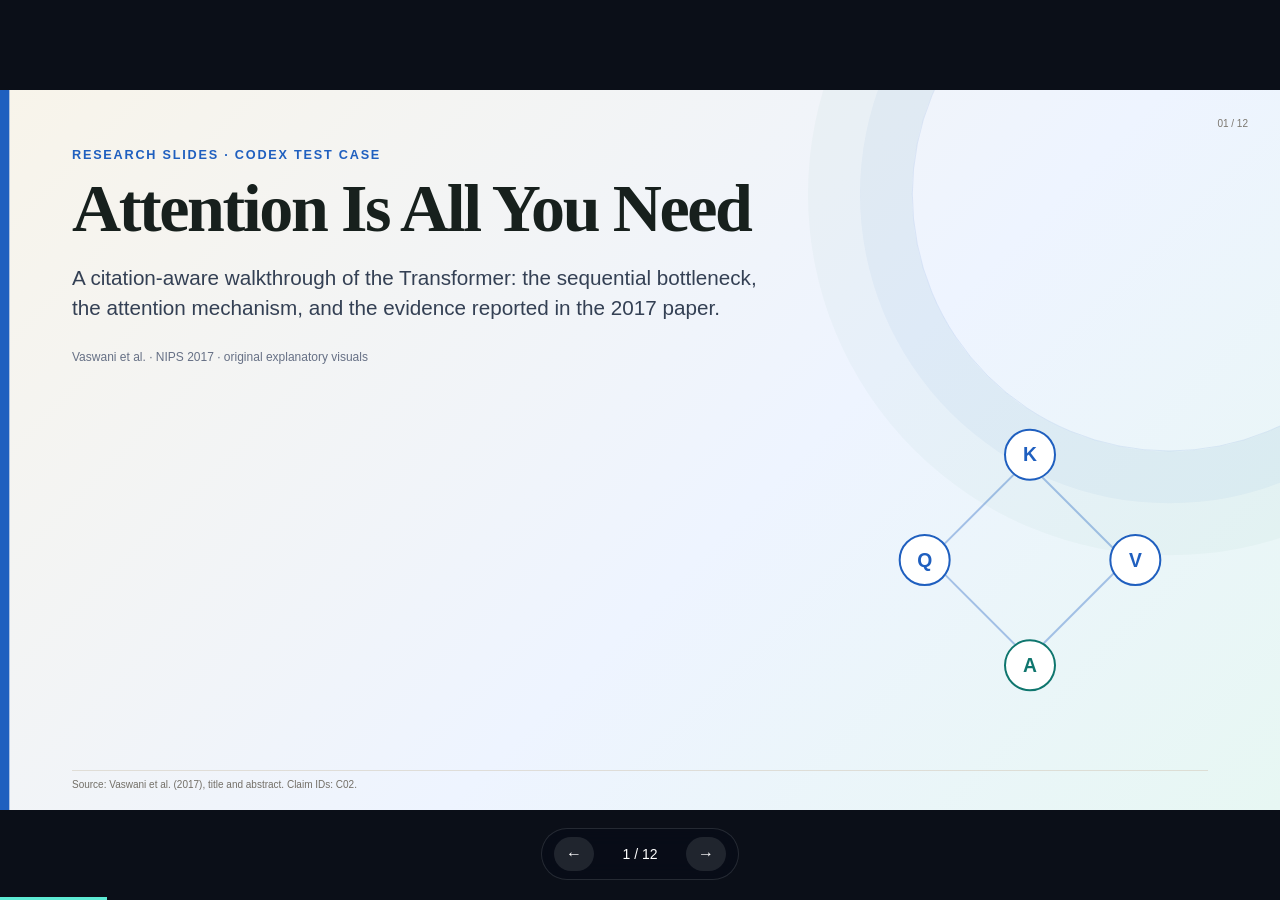
==== examples/attention-is-all-you-need/output/presentation.html @ 8e0a7c09 "Add canonical 1920x1080 Attention test deck" ====
<!doctype html>
<html lang="en">
<head>
<meta charset="utf-8" />
<meta name="viewport" content="width=device-width, initial-scale=1" />
<title>Attention Is All You Need — Research Slides Test Case</title>
<style>
:root{
  --stage-bg:#0b0f18;
  --slide-bg:#f5f1e8;
  --ink:#17201d;
  --muted:#667085;
  --line:#d8d2c6;
  --blue:#1f5fbf;
  --teal:#0f766e;
  --orange:#c9672f;
  --navy:#122044;
  --paper:#f5f1e8;
  --white:#ffffff;
  --ease:cubic-bezier(.16,1,.3,1);
}
*{box-sizing:border-box}
html,body{width:100%;height:100%;margin:0;overflow:hidden;background:var(--stage-bg);color:var(--ink)}
body{font-family:"Aptos","Helvetica Neue",sans-serif}
.deck-viewport{position:fixed;inset:0;overflow:hidden;background:var(--stage-bg)}
.deck-stage{position:absolute;left:0;top:0;width:1920px;height:1080px;overflow:hidden;transform-origin:0 0;background:var(--slide-bg)}
.slide{position:absolute;inset:0;width:1920px;height:1080px;overflow:hidden;display:block;visibility:hidden;opacity:0;pointer-events:none;background:var(--slide-bg);padding:86px 108px 82px;transition:opacity .28s ease}
.slide.active,.slide.visible{visibility:visible;opacity:1;pointer-events:auto;z-index:1}
.slide::before{content:"";position:absolute;left:0;top:0;width:14px;height:100%;background:var(--blue)}
img,video,canvas,svg{max-width:100%;max-height:100%}
.deck-controls{position:fixed;left:50%;bottom:20px;transform:translateX(-50%);z-index:1000;display:flex;align-items:center;gap:10px;padding:8px 12px;border:1px solid rgba(255,255,255,.12);border-radius:999px;background:rgba(8,13,24,.82);backdrop-filter:blur(10px);color:#fff}
.deck-controls button{border:0;background:rgba(255,255,255,.1);color:#fff;width:40px;height:34px;border-radius:999px;cursor:pointer;font:inherit}
.deck-counter{min-width:72px;text-align:center;font-size:14px}
.progress{position:fixed;left:0;bottom:0;height:3px;background:#5eead4;z-index:1100;transition:width .22s ease}
.kicker{font-size:19px;font-weight:800;letter-spacing:.14em;text-transform:uppercase;color:var(--blue);margin-bottom:18px}
.title{font-family:Georgia,"Times New Roman",serif;font-size:76px;line-height:1.02;letter-spacing:-.035em;margin:0 0 24px;max-width:1420px}
.subtitle{font-size:31px;line-height:1.44;color:#344054;max-width:1360px}
.meta{font-size:18px;color:var(--muted)}
.source-label{position:absolute;left:108px;right:108px;bottom:30px;border-top:1px solid var(--line);padding-top:12px;font-size:15px;color:#736f67}
.page{position:absolute;right:48px;top:42px;font-size:15px;color:#7b776f}
.grid2{display:grid;grid-template-columns:1fr 1fr;gap:44px;align-items:center}
.grid3{display:grid;grid-template-columns:repeat(3,1fr);gap:24px}
.card{background:rgba(255,255,255,.7);border:1px solid var(--line);border-radius:20px;padding:28px}
.card h3{margin:0 0 11px;font-family:Georgia,"Times New Roman",serif;font-size:29px}
.card p{margin:0;font-size:21px;line-height:1.46;color:#475467}
.big{font-family:Georgia,"Times New Roman",serif;font-size:72px;line-height:1;color:var(--navy);font-weight:700}
.label{font-size:17px;color:var(--muted);margin-top:9px}
.formula{font-family:"Cambria Math","Times New Roman",serif;font-size:49px;text-align:center;padding:28px 34px;background:#fff;border:1px solid var(--line);border-radius:20px;margin:28px 0}
.quote{font-family:Georgia,"Times New Roman",serif;font-size:44px;line-height:1.23}
.note{font-size:16px;line-height:1.45;color:var(--muted)}
.reveal{opacity:0;transform:translateY(24px);transition:opacity .52s var(--ease),transform .52s var(--ease)}
.slide.visible .reveal{opacity:1;transform:translateY(0)}
.slide.visible .reveal:nth-child(2){transition-delay:90ms}
.slide.visible .reveal:nth-child(3){transition-delay:180ms}
.slide.visible .reveal:nth-child(4){transition-delay:270ms}
.hero{background:linear-gradient(135deg,#f8f4ea 0%,#eef4ff 58%,#e7f7f3 100%)}
.hero::after{content:"";position:absolute;width:770px;height:770px;border-radius:50%;border:1px solid rgba(31,95,191,.16);right:-220px;top:-230px;box-shadow:0 0 0 78px rgba(31,95,191,.045),0 0 0 156px rgba(15,118,110,.03)}
.hero .title{font-size:102px;max-width:1200px}
.hero .subtitle{max-width:1040px}
.attn-mark{position:absolute;right:160px;bottom:160px;width:430px;height:430px}
.node{position:absolute;width:78px;height:78px;border-radius:50%;display:grid;place-items:center;background:#fff;border:3px solid var(--blue);font-size:29px;font-weight:800;color:var(--blue);z-index:2}
.edge{position:absolute;height:3px;background:rgba(31,95,191,.36);transform-origin:left center}
.timeline{display:flex;gap:20px;margin-top:52px}
.step{flex:1;border-top:6px solid var(--line);padding:20px 8px 0}.step.hot{border-color:var(--blue)}
.step strong{display:block;font-family:Georgia,"Times New Roman",serif;font-size:31px;margin-bottom:9px}.step span{font-size:19px;line-height:1.42;color:var(--muted)}
.arch{display:grid;grid-template-columns:1fr 150px 1fr;gap:30px;align-items:center;margin-top:36px}
.stack{display:flex;flex-direction:column;gap:13px}.block{padding:18px 20px;border-radius:14px;text-align:center;font-size:20px;font-weight:800;border:1px solid var(--line);background:#fff}.block.attn{border-color:#8da8ef;background:#edf2ff;color:#2049ad}.block.ffn{border-color:#88c8c0;background:#e8f7f4;color:#0f655e}.block.mask{border-color:#e8c38f;background:#fff4e6;color:#955b13}.x6{text-align:center;font-weight:800;color:var(--muted);margin-bottom:12px}.arrow{height:3px;background:var(--line);position:relative}.arrow::after{content:"";position:absolute;right:-1px;top:-6px;border-left:11px solid var(--line);border-top:7px solid transparent;border-bottom:7px solid transparent}
.attn-viz{position:relative;height:410px;background:#0f1a37;border-radius:24px;border:1px solid #24345d;overflow:hidden}.tokens{position:absolute;left:52px;right:52px;display:flex;justify-content:space-between}.tokens.top{top:46px}.tokens.bottom{bottom:46px}.tok{width:84px;height:58px;border-radius:12px;background:#fff;display:grid;place-items:center;font-weight:800;color:#172554}.beam{position:absolute;inset:0}.beam line{stroke:#5eead4;stroke-width:3;opacity:.42}.beam line.hot{stroke:#fbbf24;stroke-width:7;opacity:.9}
.heads{display:grid;grid-template-columns:repeat(4,1fr);gap:18px;margin-top:46px}.head{height:135px;border-radius:18px;border:1px solid #cad5f6;background:linear-gradient(145deg,#f8faff,#e9efff);display:grid;place-items:center;font-size:20px;font-weight:900;color:#2948a5;position:relative;overflow:hidden}.head::after{content:"";position:absolute;width:140px;height:2px;background:rgba(31,95,191,.25);transform:rotate(-25deg)}
.wave{height:300px;border-left:1px solid var(--line);border-bottom:1px solid var(--line);margin-top:28px}.legend{display:flex;gap:22px;margin-top:12px;font-size:16px;color:var(--muted)}.dot{display:inline-block;width:12px;height:12px;border-radius:50%;margin-right:7px}
.compare{display:grid;grid-template-columns:1.25fr repeat(3,.75fr);border:1px solid var(--line);border-radius:18px;overflow:hidden;margin-top:38px}.compare div{padding:22px;border-right:1px solid var(--line);border-bottom:1px solid var(--line);font-size:20px}.compare div:nth-child(4n){border-right:none}.compare .headrow{font-weight:900;background:#eef3ff}.compare .good{background:#e9f7f4;color:#0f665f;font-weight:800}
.train{display:grid;grid-template-columns:repeat(4,1fr);gap:18px;margin-top:40px}.train .card{min-height:190px}.train .big{font-size:56px}
.bar-wrap{margin-top:40px}.bar-row{display:grid;grid-template-columns:245px 1fr 100px;gap:20px;align-items:center;margin:20px 0;font-size:20px}.bar{height:30px;background:#ddd8cf;border-radius:999px;overflow:hidden}.bar span{display:block;height:100%;background:var(--blue);border-radius:999px}.bar.gold span{background:#c98a2d}.bar.teal span{background:var(--teal)}
.ablation{display:grid;grid-template-columns:1.05fr .95fr;gap:36px;margin-top:34px}.mini-chart{background:#fff;border:1px solid var(--line);border-radius:18px;padding:28px}.points{display:flex;align-items:flex-end;gap:20px;height:220px;border-bottom:1px solid var(--line);padding:0 10px}.pt{flex:1;background:#9db2ef;border-radius:8px 8px 0 0;position:relative}.pt.best{background:var(--teal)}.pt span{position:absolute;left:50%;transform:translateX(-50%);bottom:-30px;font-size:14px;color:var(--muted)}.pt b{position:absolute;left:50%;transform:translateX(-50%);top:-26px;font-size:14px}
.final{background:linear-gradient(135deg,#0d1736,#122454 62%,#0e514e);color:#fff}.final::before{background:#5eead4}.final .kicker,.final .subtitle,.final .meta{color:#cad7f6}.final .source-label{border-color:rgba(255,255,255,.18);color:#c5d3df}.final .card{background:rgba(255,255,255,.08);border-color:rgba(255,255,255,.18)}.final .card h3{color:#fff}.final .card p{color:#dce7f1}
@media print{html,body{width:1920px;height:auto;overflow:visible;background:#fff}.deck-viewport{position:static;overflow:visible;background:#fff}.deck-stage{position:static;width:auto;height:auto;transform:none!important;background:none}.slide{position:relative;display:block!important;visibility:visible!important;opacity:1!important;pointer-events:auto!important;width:1920px;height:1080px;break-after:page;page-break-after:always}.slide:last-child{break-after:auto;page-break-after:auto}.deck-controls,.progress{display:none!important}}
@media(prefers-reduced-motion:reduce){*,*::before,*::after{animation-duration:.01ms!important;animation-iteration-count:1!important;transition-duration:.2s!important;scroll-behavior:auto!important}.reveal{opacity:1!important;transform:none!important}}
</style>
</head>
<body>
<div class="deck-viewport">
<main class="deck-stage" id="deckStage">

<section class="slide hero active visible">
  <div class="page">01 / 12</div>
  <div class="kicker reveal">Research Slides · Codex test case</div>
  <h1 class="title reveal">Attention Is All You Need</h1>
  <p class="subtitle reveal">A citation-aware walkthrough of the Transformer: the sequential bottleneck, the attention mechanism, and the evidence reported in the 2017 paper.</p>
  <p class="meta reveal" style="margin-top:40px">Vaswani et al. · NIPS 2017 · original explanatory visuals</p>
  <div class="attn-mark" aria-hidden="true">
    <div class="node" style="left:18px;top:176px">Q</div><div class="node" style="left:176px;top:18px">K</div><div class="node" style="left:334px;top:176px">V</div><div class="node" style="left:176px;top:334px;border-color:#0f766e;color:#0f766e">A</div>
    <div class="edge" style="left:80px;top:196px;width:210px;transform:rotate(-45deg)"></div><div class="edge" style="left:224px;top:80px;width:210px;transform:rotate(45deg)"></div><div class="edge" style="left:80px;top:228px;width:210px;transform:rotate(45deg)"></div><div class="edge" style="left:224px;top:350px;width:210px;transform:rotate(-45deg)"></div>
  </div>
  <div class="source-label">Source: Vaswani et al. (2017), title and abstract. Claim IDs: C02.</div>
</section>

<section class="slide">
  <div class="page">02 / 12</div>
  <div class="kicker reveal">Problem</div>
  <h2 class="title reveal">The bottleneck was sequential computation</h2>
  <p class="subtitle reveal">Recurrent models generate hidden states in order. Within a training example, later states depend on earlier ones, limiting parallelization as sequence length grows.</p>
  <div class="timeline reveal"><div class="step"><strong>x₁</strong><span>input token</span></div><div class="step"><strong>h₁</strong><span>state must finish first</span></div><div class="step"><strong>h₂</strong><span>depends on h₁</span></div><div class="step"><strong>h₃</strong><span>depends on h₂</span></div><div class="step hot"><strong>hₙ</strong><span>sequential path grows with n</span></div></div>
  <div class="card reveal" style="margin-top:46px"><h3>Research question</h3><p>Can sequence transduction remove recurrence and convolution while retaining strong translation performance?</p></div>
  <div class="source-label">Source: §1 Introduction. Claim IDs: C01.</div>
</section>

<section class="slide">
  <div class="page">03 / 12</div>
  <div class="kicker reveal">Core move</div>
  <h2 class="title reveal">Replace recurrence with attention</h2>
  <div class="grid2" style="margin-top:42px"><div><p class="quote reveal">Connect positions through learned relevance instead of propagating one hidden state step by step.</p><p class="note reveal">Interpretation for explanation; not a verbatim statement from the paper.</p></div><div><div class="card reveal"><h3>Global dependency routing</h3><p>Self-attention relates positions inside a sequence directly.</p></div><div class="card reveal" style="margin-top:18px"><h3>Parallel representation updates</h3><p>Layer computations across positions can be expressed with matrix operations.</p></div><div class="card reveal" style="margin-top:18px"><h3>Encoder–decoder remains</h3><p>The transduction structure stays, but its internal sequence modeling blocks change.</p></div></div></div>
  <div class="source-label">Source: §1–§3. Claim IDs: C02, C22. C22 is explicitly an interpretation.</div>
</section>

<section class="slide">
  <div class="page">04 / 12</div>
  <div class="kicker reveal">Architecture</div>
  <h2 class="title reveal">A stacked encoder–decoder built from attention and feed-forward blocks</h2>
  <div class="arch reveal"><div><div class="x6">ENCODER × 6</div><div class="stack"><div class="block attn">Multi-Head Self-Attention</div><div class="block">Add &amp; LayerNorm</div><div class="block ffn">Position-wise FFN</div><div class="block">Add &amp; LayerNorm</div></div></div><div><div class="arrow"></div><div class="note" style="text-align:center;margin-top:13px">encoder memory<br/>K, V</div></div><div><div class="x6">DECODER × 6</div><div class="stack"><div class="block mask">Masked Self-Attention</div><div class="block">Add &amp; LayerNorm</div><div class="block attn">Encoder–Decoder Attention</div><div class="block">Add &amp; LayerNorm</div><div class="block ffn">Position-wise FFN</div><div class="block">Add &amp; LayerNorm</div></div></div></div>
  <div class="grid3 reveal" style="margin-top:32px"><div class="card"><div class="big">6</div><div class="label">layers per stack</div></div><div class="card"><div class="big">512</div><div class="label">d_model</div></div><div class="card"><div class="big">2048</div><div class="label">d_ff</div></div></div>
  <div class="source-label">Source: §3.1 and §3.3. Original redraw. Claim IDs: C03, C04, C05.</div>
</section>

<section class="slide">
  <div class="page">05 / 12</div>
  <div class="kicker reveal">Mechanism</div>
  <h2 class="title reveal">Scaled dot-product attention</h2>
  <div class="formula reveal">Attention(Q, K, V) = softmax(QKᵀ / √d<sub>k</sub>) V</div>
  <div class="grid2" style="margin-top:32px"><div class="attn-viz reveal"><div class="tokens top"><div class="tok">Q₁</div><div class="tok">Q₂</div><div class="tok">Q₃</div><div class="tok">Q₄</div></div><svg class="beam" viewBox="0 0 760 410" preserveAspectRatio="none" aria-hidden="true"><line x1="90" y1="104" x2="90" y2="304"/><line class="hot" x1="90" y1="104" x2="282" y2="304"/><line x1="282" y1="104" x2="474" y2="304"/><line x1="474" y1="104" x2="282" y2="304"/><line class="hot" x1="670" y1="104" x2="670" y2="304"/></svg><div class="tokens bottom"><div class="tok">V₁</div><div class="tok">V₂</div><div class="tok">V₃</div><div class="tok">V₄</div></div></div><div><div class="card reveal"><h3>1 · Compatibility</h3><p>Queries are compared with keys by dot products.</p></div><div class="card reveal" style="margin-top:18px"><h3>2 · Scale</h3><p>Divide by √dₖ before softmax.</p></div><div class="card reveal" style="margin-top:18px"><h3>3 · Weighted values</h3><p>The normalized weights combine the values.</p></div></div></div>
  <div class="source-label">Source: §3.2.1, Eq. (1). Claim IDs: C06, C07.</div>
</section>

<section class="slide">
  <div class="page">06 / 12</div>
  <div class="kicker reveal">Representation</div>
  <h2 class="title reveal">Eight attention heads provide parallel learned projections</h2>
  <p class="subtitle reveal">In the base configuration, h = 8 and dₖ = dᵥ = 64.</p>
  <div class="heads reveal"><div class="head">HEAD 1</div><div class="head">HEAD 2</div><div class="head">HEAD 3</div><div class="head">HEAD 4</div><div class="head">HEAD 5</div><div class="head">HEAD 6</div><div class="head">HEAD 7</div><div class="head">HEAD 8</div></div>
  <div class="card reveal" style="margin-top:34px"><h3>What multiple heads are for</h3><p>The paper argues that multiple heads allow joint attention to information from different representation subspaces and positions.</p></div>
  <div class="source-label">Source: §3.2.2. Claim IDs: C08, C09.</div>
</section>

<section class="slide">
  <div class="page">07 / 12</div>
  <div class="kicker reveal">Sequence order</div>
  <h2 class="title reveal">Position is injected explicitly</h2>
  <div class="grid2" style="margin-top:26px"><div><div class="formula reveal" style="font-size:35px">PE(pos,2i)=sin(pos/10000<sup>2i/d</sup>)<br/>PE(pos,2i+1)=cos(pos/10000<sup>2i/d</sup>)</div><div class="card reveal"><h3>Why it is needed</h3><p>Without recurrence or convolution, token order is not provided by the architecture itself.</p></div></div><div><div class="wave reveal"><svg viewBox="0 0 760 300" preserveAspectRatio="none" aria-label="Illustrative sinusoidal positional waves"><path d="M0 150 C65 20 130 20 195 150 S325 280 390 150 S520 20 585 150 S715 280 760 170" fill="none" stroke="#1f5fbf" stroke-width="6"/><path d="M0 150 C95 60 190 60 285 150 S475 240 570 150 S700 60 760 100" fill="none" stroke="#0f766e" stroke-width="5" opacity=".9"/></svg></div><div class="legend reveal"><span><i class="dot" style="background:#1f5fbf"></i>different frequencies</span><span><i class="dot" style="background:#0f766e"></i>position signal</span></div></div></div>
  <div class="card reveal" style="margin-top:32px"><h3>Ablation note</h3><p>Learned positional embeddings produced nearly identical development results in the paper's comparison.</p></div>
  <div class="source-label">Source: §3.5 and Table 3 row (E). Claim IDs: C10, C11.</div>
</section>

<section class="slide">
  <div class="page">08 / 12</div>
  <div class="kicker reveal">Why self-attention?</div>
  <h2 class="title reveal">Complexity, parallelism, and dependency path length change together</h2>
  <div class="compare reveal"><div class="headrow">Layer type</div><div class="headrow">Complexity / layer</div><div class="headrow">Sequential ops</div><div class="headrow">Max path</div><div class="good">Self-attention</div><div class="good">O(n²·d)</div><div class="good">O(1)</div><div class="good">O(1)</div><div>Recurrent</div><div>O(n·d²)</div><div>O(n)</div><div>O(n)</div><div>Convolutional</div><div>O(k·n·d²)</div><div>O(1)</div><div>O(logₖ n)</div></div>
  <div class="grid2 reveal" style="margin-top:38px"><div class="card"><h3>Benefit</h3><p>Full self-attention gives constant sequential operations and constant maximum path length.</p></div><div class="card"><h3>Trade-off</h3><p>Its O(n²d) term matters as sequences become long; the paper explicitly discusses restricted attention as one possible response.</p></div></div>
  <div class="source-label">Source: §4 and Table 1. Claim IDs: C12, C13.</div>
</section>

<section class="slide">
  <div class="page">09 / 12</div>
  <div class="kicker reveal">Training context</div>
  <h2 class="title reveal">The reported result came with a concrete engineering recipe</h2>
  <div class="train reveal"><div class="card"><div class="big">4.5M</div><div class="label">WMT14 EN–DE sentence pairs</div></div><div class="card"><div class="big">8×</div><div class="label">NVIDIA P100 GPUs</div></div><div class="card"><div class="big">100k</div><div class="label">base training steps</div></div><div class="card"><div class="big">4000</div><div class="label">warmup steps</div></div></div>
  <div class="grid2 reveal" style="margin-top:34px"><div class="card"><h3>Optimizer</h3><p>Adam with β₁ = 0.9, β₂ = 0.98, ε = 10⁻⁹ and the paper's warmup / inverse-square-root schedule.</p></div><div class="card"><h3>Timing</h3><p>Base: about 12 hours. Big: 300k steps over about 3.5 days on eight P100 GPUs.</p></div></div>
  <div class="source-label">Source: §5.1–§5.3. Claim IDs: C14, C15, C16, C17.</div>
</section>

<section class="slide">
  <div class="page">10 / 12</div>
  <div class="kicker reveal">Results</div>
  <h2 class="title reveal">The final proceedings paper reports 28.4 BLEU on EN→DE and 41.0 on EN→FR</h2>
  <div class="bar-wrap reveal"><div class="bar-row"><strong>EN→DE · ConvS2S ensemble</strong><div class="bar gold"><span style="width:92.8%"></span></div><b>26.36</b></div><div class="bar-row"><strong>EN→DE · Transformer big</strong><div class="bar"><span style="width:100%"></span></div><b>28.4</b></div><div class="bar-row" style="margin-top:38px"><strong>EN→FR · strongest listed single baseline</strong><div class="bar gold"><span style="width:98.9%"></span></div><b>40.56</b></div><div class="bar-row"><strong>EN→FR · Transformer big</strong><div class="bar teal"><span style="width:100%"></span></div><b>41.0</b></div></div>
  <div class="grid2 reveal" style="margin-top:44px"><div class="card"><div class="big">28.4</div><div class="label">WMT14 English→German BLEU</div></div><div class="card"><div class="big">41.0</div><div class="label">WMT14 English→French BLEU</div></div></div>
  <div class="source-label">Source: §6.1 and Table 2 of the official proceedings PDF. Claim IDs: C18, C19.</div>
</section>

<section class="slide">
  <div class="page">11 / 12</div>
  <div class="kicker reveal">Ablations</div>
  <h2 class="title reveal">The ablations argue against a simple “more heads is always better” story</h2>
  <div class="ablation"><div class="mini-chart reveal"><h3 style="font-family:Georgia,'Times New Roman',serif;font-size:30px;margin-top:0">Attention heads · dev BLEU</h3><div class="points"><div class="pt" style="height:91%"><b>24.9</b><span>1</span></div><div class="pt" style="height:96%"><b>25.5</b><span>4</span></div><div class="pt best" style="height:100%"><b>25.8</b><span>8/base</span></div><div class="pt best" style="height:100%"><b>25.8</b><span>16</span></div><div class="pt" style="height:94%"><b>25.4</b><span>32</span></div></div><p class="note" style="margin-top:44px">These rows change head dimensions to keep computation roughly comparable; treat them as experiment-specific evidence.</p></div><div><div class="card reveal"><h3>Learned position embeddings</h3><p>25.7 dev BLEU versus 25.8 for the base sinusoidal setup.</p></div><div class="card reveal" style="margin-top:18px"><h3>Model capacity</h3><p>Several wider settings improve development BLEU, but the table varies multiple design choices across rows.</p></div><div class="card reveal" style="margin-top:18px"><h3>Interpret carefully</h3><p>Ablations support local conclusions about this experiment; they are not universal architectural laws.</p></div></div></div>
  <div class="source-label">Source: §6.2 and Table 3. Claim IDs: C20, C21.</div>
</section>

<section class="slide final">
  <div class="page">12 / 12</div>
  <div class="kicker reveal">Conclusion</div>
  <h2 class="title reveal">What the paper demonstrated — and what this demo refuses to overclaim</h2>
  <div class="grid3 reveal" style="margin-top:44px"><div class="card"><h3>Demonstrated</h3><p>An encoder–decoder sequence transduction model can be constructed entirely around attention rather than recurrent layers.</p></div><div class="card"><h3>Measured</h3><p>The paper reports strong WMT14 translation quality with a highly parallelizable training architecture.</p></div><div class="card"><h3>Open in 2017</h3><p>The conclusion points to other modalities, restricted attention for large inputs, and making generation less sequential.</p></div></div>
  <p class="quote reveal" style="margin-top:72px;color:#e8eefc">Evidence boundary: <strong style="color:#5eead4">later historical impact is not treated as a finding of the 2017 paper.</strong></p>
  <p class="meta reveal" style="margin-top:36px">Use ← / →, PageUp / PageDown, Space, or swipe to navigate.</p>
  <div class="source-label">Source: §7 Conclusion. Claim IDs: C23, C24.</div>
</section>

</main>
</div>
<div class="deck-controls" aria-label="Presentation controls"><button id="prev" aria-label="Previous slide">←</button><div class="deck-counter" id="counter">1 / 12</div><button id="next" aria-label="Next slide">→</button></div>
<div class="progress" id="progress" aria-hidden="true"></div>
<script>
class SlidePresentation{
  constructor(){
    this.slides=[...document.querySelectorAll('.slide')];
    this.stage=document.getElementById('deckStage');
    this.index=0;
    this.touchStartX=null;
    this.scaleStage();
    this.bindNavigation();
    this.show(0,false);
    window.addEventListener('resize',()=>this.scaleStage());
  }
  scaleStage(){
    const scale=Math.min(window.innerWidth/1920,window.innerHeight/1080);
    const x=(window.innerWidth-1920*scale)/2;
    const y=(window.innerHeight-1080*scale)/2;
    this.stage.style.transform=`translate(${x}px, ${y}px) scale(${scale})`;
  }
  bindNavigation(){
    document.getElementById('next').addEventListener('click',()=>this.next());
    document.getElementById('prev').addEventListener('click',()=>this.prev());
    document.addEventListener('keydown',e=>{
      if(['ArrowRight','PageDown',' '].includes(e.key)){e.preventDefault();this.next();}
      if(['ArrowLeft','PageUp'].includes(e.key)){e.preventDefault();this.prev();}
      if(e.key==='Home')this.show(0);
      if(e.key==='End')this.show(this.slides.length-1);
    });
    document.addEventListener('touchstart',e=>{this.touchStartX=e.changedTouches[0].clientX;},{passive:true});
    document.addEventListener('touchend',e=>{
      if(this.touchStartX===null)return;
      const dx=e.changedTouches[0].clientX-this.touchStartX;
      if(Math.abs(dx)>45){dx<0?this.next():this.prev();}
      this.touchStartX=null;
    },{passive:true});
  }
  show(i,updateHash=true){
    this.index=Math.max(0,Math.min(i,this.slides.length-1));
    this.slides.forEach((slide,n)=>{
      const active=n===this.index;
      slide.classList.toggle('active',active);
      slide.classList.toggle('visible',active);
    });
    document.getElementById('counter').textContent=`${this.index+1} / ${this.slides.length}`;
    document.getElementById('progress').style.width=`${((this.index+1)/this.slides.length)*100}%`;
    if(updateHash)history.replaceState(null,'',`#slide-${this.index+1}`);
  }
  next(){this.show(Math.min(this.index+1,this.slides.length-1));}
  prev(){this.show(Math.max(this.index-1,0));}
}
const deck=new SlidePresentation();
const match=location.hash.match(/slide-(\d+)/);
if(match)deck.show(Math.max(0,Math.min(deck.slides.length-1,Number(match[1])-1)),false);
</script>
</body>
</html>
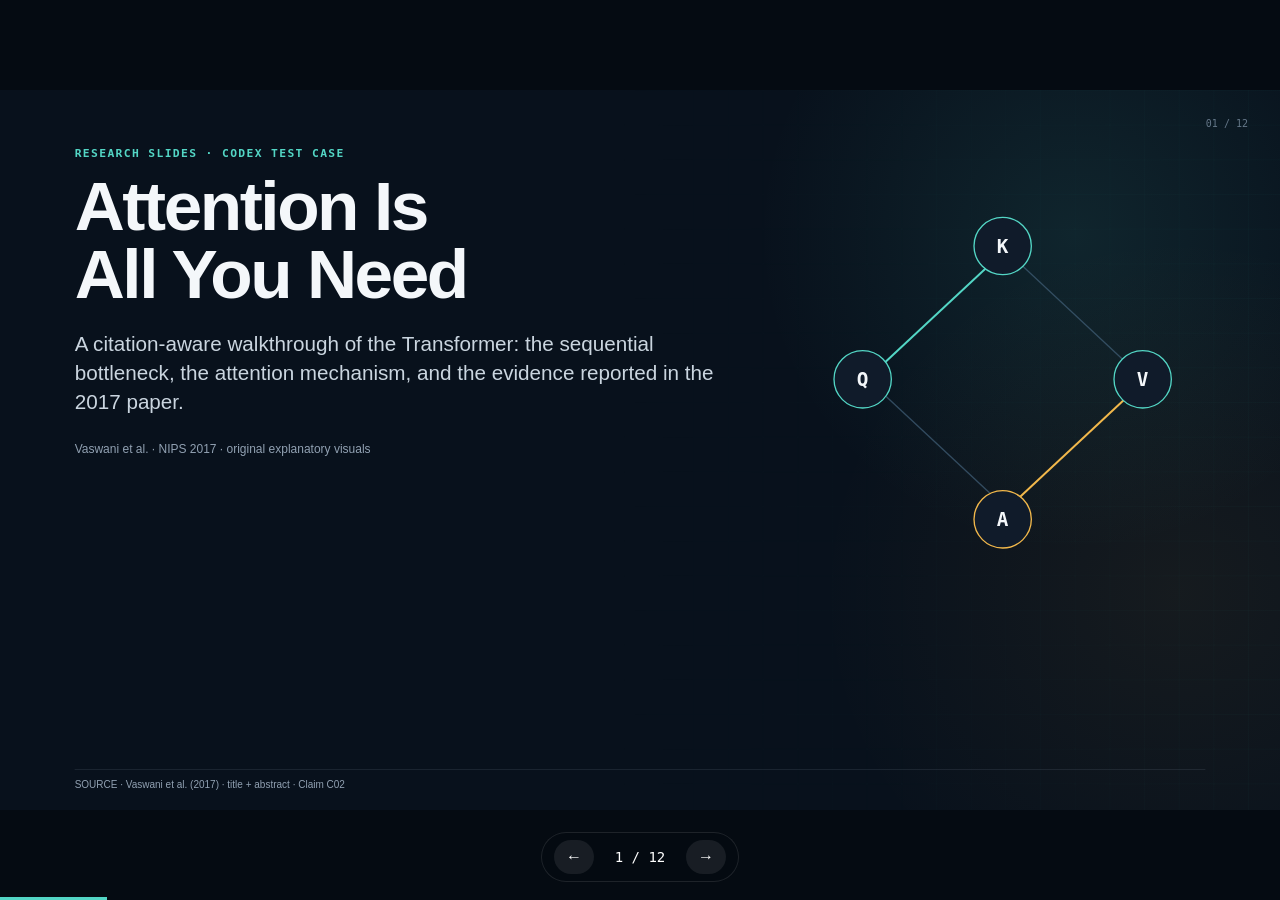
==== commit 79c7e4b0: "Migrate Attention deck to Neural Lab design system" ====
--- a/examples/attention-is-all-you-need/output/presentation.html
+++ b/examples/attention-is-all-you-need/output/presentation.html
@@ -3,253 +3,65 @@
 <head>
 <meta charset="utf-8" />
 <meta name="viewport" content="width=device-width, initial-scale=1" />
-<title>Attention Is All You Need — Research Slides Test Case</title>
+<title>Attention Is All You Need — Neural Lab Test Case</title>
 <style>
 :root{
-  --stage-bg:#0b0f18;
-  --slide-bg:#f5f1e8;
-  --ink:#17201d;
-  --muted:#667085;
-  --line:#d8d2c6;
-  --blue:#1f5fbf;
-  --teal:#0f766e;
-  --orange:#c9672f;
-  --navy:#122044;
-  --paper:#f5f1e8;
-  --white:#ffffff;
+  --nl-bg:#08111C;--nl-bg-deep:#050B12;--nl-surface:#101B2A;--nl-surface-2:#152235;
+  --nl-text:#F4F7FA;--nl-text-soft:#CAD5DF;--nl-muted:#91A1B2;--nl-muted-2:#657789;
+  --nl-line:#26384A;--nl-line-soft:rgba(145,161,178,.18);
+  --nl-cyan:#53D6C5;--nl-cyan-soft:rgba(83,214,197,.14);
+  --nl-amber:#F2B84B;--nl-amber-soft:rgba(242,184,75,.14);--nl-red:#E87979;
+  --nl-display:"Space Grotesk","Aptos Display","Segoe UI",sans-serif;
+  --nl-body:"IBM Plex Sans","Aptos","Segoe UI",sans-serif;
+  --nl-mono:"IBM Plex Mono","Cascadia Mono","Consolas",monospace;
   --ease:cubic-bezier(.16,1,.3,1);
 }
-*{box-sizing:border-box}
-html,body{width:100%;height:100%;margin:0;overflow:hidden;background:var(--stage-bg);color:var(--ink)}
-body{font-family:"Aptos","Helvetica Neue",sans-serif}
-.deck-viewport{position:fixed;inset:0;overflow:hidden;background:var(--stage-bg)}
-.deck-stage{position:absolute;left:0;top:0;width:1920px;height:1080px;overflow:hidden;transform-origin:0 0;background:var(--slide-bg)}
-.slide{position:absolute;inset:0;width:1920px;height:1080px;overflow:hidden;display:block;visibility:hidden;opacity:0;pointer-events:none;background:var(--slide-bg);padding:86px 108px 82px;transition:opacity .28s ease}
-.slide.active,.slide.visible{visibility:visible;opacity:1;pointer-events:auto;z-index:1}
-.slide::before{content:"";position:absolute;left:0;top:0;width:14px;height:100%;background:var(--blue)}
-img,video,canvas,svg{max-width:100%;max-height:100%}
-.deck-controls{position:fixed;left:50%;bottom:20px;transform:translateX(-50%);z-index:1000;display:flex;align-items:center;gap:10px;padding:8px 12px;border:1px solid rgba(255,255,255,.12);border-radius:999px;background:rgba(8,13,24,.82);backdrop-filter:blur(10px);color:#fff}
-.deck-controls button{border:0;background:rgba(255,255,255,.1);color:#fff;width:40px;height:34px;border-radius:999px;cursor:pointer;font:inherit}
-.deck-counter{min-width:72px;text-align:center;font-size:14px}
-.progress{position:fixed;left:0;bottom:0;height:3px;background:#5eead4;z-index:1100;transition:width .22s ease}
-.kicker{font-size:19px;font-weight:800;letter-spacing:.14em;text-transform:uppercase;color:var(--blue);margin-bottom:18px}
-.title{font-family:Georgia,"Times New Roman",serif;font-size:76px;line-height:1.02;letter-spacing:-.035em;margin:0 0 24px;max-width:1420px}
-.subtitle{font-size:31px;line-height:1.44;color:#344054;max-width:1360px}
-.meta{font-size:18px;color:var(--muted)}
-.source-label{position:absolute;left:108px;right:108px;bottom:30px;border-top:1px solid var(--line);padding-top:12px;font-size:15px;color:#736f67}
-.page{position:absolute;right:48px;top:42px;font-size:15px;color:#7b776f}
-.grid2{display:grid;grid-template-columns:1fr 1fr;gap:44px;align-items:center}
-.grid3{display:grid;grid-template-columns:repeat(3,1fr);gap:24px}
-.card{background:rgba(255,255,255,.7);border:1px solid var(--line);border-radius:20px;padding:28px}
-.card h3{margin:0 0 11px;font-family:Georgia,"Times New Roman",serif;font-size:29px}
-.card p{margin:0;font-size:21px;line-height:1.46;color:#475467}
-.big{font-family:Georgia,"Times New Roman",serif;font-size:72px;line-height:1;color:var(--navy);font-weight:700}
-.label{font-size:17px;color:var(--muted);margin-top:9px}
-.formula{font-family:"Cambria Math","Times New Roman",serif;font-size:49px;text-align:center;padding:28px 34px;background:#fff;border:1px solid var(--line);border-radius:20px;margin:28px 0}
-.quote{font-family:Georgia,"Times New Roman",serif;font-size:44px;line-height:1.23}
-.note{font-size:16px;line-height:1.45;color:var(--muted)}
-.reveal{opacity:0;transform:translateY(24px);transition:opacity .52s var(--ease),transform .52s var(--ease)}
-.slide.visible .reveal{opacity:1;transform:translateY(0)}
-.slide.visible .reveal:nth-child(2){transition-delay:90ms}
-.slide.visible .reveal:nth-child(3){transition-delay:180ms}
-.slide.visible .reveal:nth-child(4){transition-delay:270ms}
-.hero{background:linear-gradient(135deg,#f8f4ea 0%,#eef4ff 58%,#e7f7f3 100%)}
-.hero::after{content:"";position:absolute;width:770px;height:770px;border-radius:50%;border:1px solid rgba(31,95,191,.16);right:-220px;top:-230px;box-shadow:0 0 0 78px rgba(31,95,191,.045),0 0 0 156px rgba(15,118,110,.03)}
-.hero .title{font-size:102px;max-width:1200px}
-.hero .subtitle{max-width:1040px}
-.attn-mark{position:absolute;right:160px;bottom:160px;width:430px;height:430px}
-.node{position:absolute;width:78px;height:78px;border-radius:50%;display:grid;place-items:center;background:#fff;border:3px solid var(--blue);font-size:29px;font-weight:800;color:var(--blue);z-index:2}
-.edge{position:absolute;height:3px;background:rgba(31,95,191,.36);transform-origin:left center}
-.timeline{display:flex;gap:20px;margin-top:52px}
-.step{flex:1;border-top:6px solid var(--line);padding:20px 8px 0}.step.hot{border-color:var(--blue)}
-.step strong{display:block;font-family:Georgia,"Times New Roman",serif;font-size:31px;margin-bottom:9px}.step span{font-size:19px;line-height:1.42;color:var(--muted)}
-.arch{display:grid;grid-template-columns:1fr 150px 1fr;gap:30px;align-items:center;margin-top:36px}
-.stack{display:flex;flex-direction:column;gap:13px}.block{padding:18px 20px;border-radius:14px;text-align:center;font-size:20px;font-weight:800;border:1px solid var(--line);background:#fff}.block.attn{border-color:#8da8ef;background:#edf2ff;color:#2049ad}.block.ffn{border-color:#88c8c0;background:#e8f7f4;color:#0f655e}.block.mask{border-color:#e8c38f;background:#fff4e6;color:#955b13}.x6{text-align:center;font-weight:800;color:var(--muted);margin-bottom:12px}.arrow{height:3px;background:var(--line);position:relative}.arrow::after{content:"";position:absolute;right:-1px;top:-6px;border-left:11px solid var(--line);border-top:7px solid transparent;border-bottom:7px solid transparent}
-.attn-viz{position:relative;height:410px;background:#0f1a37;border-radius:24px;border:1px solid #24345d;overflow:hidden}.tokens{position:absolute;left:52px;right:52px;display:flex;justify-content:space-between}.tokens.top{top:46px}.tokens.bottom{bottom:46px}.tok{width:84px;height:58px;border-radius:12px;background:#fff;display:grid;place-items:center;font-weight:800;color:#172554}.beam{position:absolute;inset:0}.beam line{stroke:#5eead4;stroke-width:3;opacity:.42}.beam line.hot{stroke:#fbbf24;stroke-width:7;opacity:.9}
-.heads{display:grid;grid-template-columns:repeat(4,1fr);gap:18px;margin-top:46px}.head{height:135px;border-radius:18px;border:1px solid #cad5f6;background:linear-gradient(145deg,#f8faff,#e9efff);display:grid;place-items:center;font-size:20px;font-weight:900;color:#2948a5;position:relative;overflow:hidden}.head::after{content:"";position:absolute;width:140px;height:2px;background:rgba(31,95,191,.25);transform:rotate(-25deg)}
-.wave{height:300px;border-left:1px solid var(--line);border-bottom:1px solid var(--line);margin-top:28px}.legend{display:flex;gap:22px;margin-top:12px;font-size:16px;color:var(--muted)}.dot{display:inline-block;width:12px;height:12px;border-radius:50%;margin-right:7px}
-.compare{display:grid;grid-template-columns:1.25fr repeat(3,.75fr);border:1px solid var(--line);border-radius:18px;overflow:hidden;margin-top:38px}.compare div{padding:22px;border-right:1px solid var(--line);border-bottom:1px solid var(--line);font-size:20px}.compare div:nth-child(4n){border-right:none}.compare .headrow{font-weight:900;background:#eef3ff}.compare .good{background:#e9f7f4;color:#0f665f;font-weight:800}
-.train{display:grid;grid-template-columns:repeat(4,1fr);gap:18px;margin-top:40px}.train .card{min-height:190px}.train .big{font-size:56px}
-.bar-wrap{margin-top:40px}.bar-row{display:grid;grid-template-columns:245px 1fr 100px;gap:20px;align-items:center;margin:20px 0;font-size:20px}.bar{height:30px;background:#ddd8cf;border-radius:999px;overflow:hidden}.bar span{display:block;height:100%;background:var(--blue);border-radius:999px}.bar.gold span{background:#c98a2d}.bar.teal span{background:var(--teal)}
-.ablation{display:grid;grid-template-columns:1.05fr .95fr;gap:36px;margin-top:34px}.mini-chart{background:#fff;border:1px solid var(--line);border-radius:18px;padding:28px}.points{display:flex;align-items:flex-end;gap:20px;height:220px;border-bottom:1px solid var(--line);padding:0 10px}.pt{flex:1;background:#9db2ef;border-radius:8px 8px 0 0;position:relative}.pt.best{background:var(--teal)}.pt span{position:absolute;left:50%;transform:translateX(-50%);bottom:-30px;font-size:14px;color:var(--muted)}.pt b{position:absolute;left:50%;transform:translateX(-50%);top:-26px;font-size:14px}
-.final{background:linear-gradient(135deg,#0d1736,#122454 62%,#0e514e);color:#fff}.final::before{background:#5eead4}.final .kicker,.final .subtitle,.final .meta{color:#cad7f6}.final .source-label{border-color:rgba(255,255,255,.18);color:#c5d3df}.final .card{background:rgba(255,255,255,.08);border-color:rgba(255,255,255,.18)}.final .card h3{color:#fff}.final .card p{color:#dce7f1}
+*{box-sizing:border-box}html,body{width:100%;height:100%;margin:0;overflow:hidden;background:var(--nl-bg-deep);color:var(--nl-text)}
+body{font-family:var(--nl-body)}.deck-viewport{position:fixed;inset:0;overflow:hidden;background:var(--nl-bg-deep)}
+.deck-stage{position:absolute;left:0;top:0;width:1920px;height:1080px;overflow:hidden;transform-origin:0 0;background:var(--nl-bg)}
+.slide{position:absolute;inset:0;width:1920px;height:1080px;overflow:hidden;display:block;visibility:hidden;opacity:0;pointer-events:none;background:var(--nl-bg);padding:84px 112px 78px;transition:opacity .28s ease}
+.slide.active,.slide.visible{visibility:visible;opacity:1;pointer-events:auto;z-index:1}.slide::after{content:"";position:absolute;inset:0;pointer-events:none;background:linear-gradient(rgba(83,214,197,.025) 1px,transparent 1px),linear-gradient(90deg,rgba(83,214,197,.025) 1px,transparent 1px);background-size:52px 52px;mask-image:linear-gradient(90deg,transparent 45%,#000 100%)}
+.deck-controls{position:fixed;left:50%;bottom:18px;transform:translateX(-50%);z-index:1000;display:flex;align-items:center;gap:10px;padding:7px 12px;border:1px solid rgba(255,255,255,.1);border-radius:999px;background:rgba(5,11,18,.84);backdrop-filter:blur(10px);color:#fff}.deck-controls button{border:0;background:rgba(255,255,255,.08);color:#fff;width:40px;height:34px;border-radius:999px;cursor:pointer;font:inherit}.deck-counter{min-width:72px;text-align:center;font-size:14px;font-family:var(--nl-mono)}.progress{position:fixed;left:0;bottom:0;height:3px;background:var(--nl-cyan);z-index:1100;transition:width .22s ease}
+.kicker{font-family:var(--nl-mono);font-size:17px;font-weight:600;letter-spacing:.12em;text-transform:uppercase;color:var(--nl-cyan);margin-bottom:20px}.title{font-family:var(--nl-display);font-size:66px;line-height:1.04;letter-spacing:-.035em;margin:0 0 24px;max-width:1450px}.subtitle{font-size:31px;line-height:1.42;color:var(--nl-text-soft);max-width:1360px}.meta{font-size:18px;color:var(--nl-muted)}.page{position:absolute;right:48px;top:42px;font:500 15px var(--nl-mono);color:var(--nl-muted-2)}
+.source-label{position:absolute;left:112px;right:112px;bottom:28px;border-top:1px solid var(--nl-line-soft);padding-top:12px;font-size:15px;line-height:1.35;color:var(--nl-muted)}
+.grid2{display:grid;grid-template-columns:1fr 1fr;gap:48px;align-items:center}.grid3{display:grid;grid-template-columns:repeat(3,1fr);gap:24px}.panel{background:var(--nl-surface);border:1px solid var(--nl-line);border-radius:16px;padding:28px}.panel h3{margin:0 0 12px;font:650 28px/1.15 var(--nl-display)}.panel p{margin:0;font-size:21px;line-height:1.46;color:var(--nl-text-soft)}.metric{font:650 70px/1 var(--nl-display);color:var(--nl-text)}.metric.cyan{color:var(--nl-cyan)}.metric.amber{color:var(--nl-amber)}.label{margin-top:10px;font:500 16px/1.3 var(--nl-mono);letter-spacing:.04em;color:var(--nl-muted)}.note{font-size:16px;line-height:1.45;color:var(--nl-muted)}.quote{font:600 43px/1.22 var(--nl-display);letter-spacing:-.02em}.reveal{opacity:0;transform:translateY(22px);transition:opacity .5s var(--ease),transform .5s var(--ease)}.slide.visible .reveal{opacity:1;transform:none}.slide.visible .reveal:nth-child(2){transition-delay:70ms}.slide.visible .reveal:nth-child(3){transition-delay:140ms}.slide.visible .reveal:nth-child(4){transition-delay:210ms}
+.hero{background:radial-gradient(circle at 84% 20%,rgba(83,214,197,.10),transparent 26%),radial-gradient(circle at 92% 70%,rgba(242,184,75,.06),transparent 28%),var(--nl-bg)}.hero .title{font-size:104px;line-height:.98;max-width:1120px}.hero .subtitle{max-width:980px}.hero-graph{position:absolute;right:140px;top:170px;width:540px;height:540px}.node{position:absolute;width:88px;height:88px;border-radius:50%;display:grid;place-items:center;background:var(--nl-surface);border:2px solid var(--nl-cyan);font:700 29px var(--nl-mono);color:var(--nl-text);z-index:2}.node.amber{border-color:var(--nl-amber)}.edge{position:absolute;height:2px;background:#426079;transform-origin:left center;opacity:.72}.edge.hot{background:var(--nl-cyan);height:3px;opacity:1}.edge.evidence{background:var(--nl-amber);height:3px;opacity:1}
+.timeline{display:flex;gap:20px;margin-top:54px}.step{flex:1;border-top:3px solid var(--nl-line);padding:20px 8px 0}.step.hot{border-color:var(--nl-cyan)}.step strong{display:block;font:650 30px/1.1 var(--nl-display);margin-bottom:9px}.step span{font-size:19px;line-height:1.42;color:var(--nl-muted)}
+.arch{display:grid;grid-template-columns:1fr 150px 1fr;gap:30px;align-items:center;margin-top:34px}.stack{display:flex;flex-direction:column;gap:13px}.block{padding:18px 20px;border-radius:12px;text-align:center;font:600 20px var(--nl-body);border:1px solid #365069;background:var(--nl-surface)}.block.attn{border-color:var(--nl-cyan);background:var(--nl-cyan-soft)}.block.ffn{border-color:#426079}.block.mask{border-color:var(--nl-amber);background:var(--nl-amber-soft)}.x6{text-align:center;font:600 15px var(--nl-mono);letter-spacing:.1em;color:var(--nl-muted);margin-bottom:12px}.arrow{height:2px;background:#426079;position:relative}.arrow::after{content:"";position:absolute;right:-1px;top:-5px;border-left:10px solid #426079;border-top:6px solid transparent;border-bottom:6px solid transparent}
+.formula{font-family:"Cambria Math","STIX Two Math","Times New Roman",serif;font-size:54px;text-align:center;padding:30px 34px;margin:28px 0;color:var(--nl-text)}.attn-viz{position:relative;height:410px;background:var(--nl-surface);border-radius:16px;border:1px solid var(--nl-line);overflow:hidden}.tokens{position:absolute;left:52px;right:52px;display:flex;justify-content:space-between}.tokens.top{top:46px}.tokens.bottom{bottom:46px}.tok{width:84px;height:58px;border-radius:10px;background:#0C1724;border:1px solid #365069;display:grid;place-items:center;font:700 20px var(--nl-mono);color:var(--nl-text)}.beam{position:absolute;inset:0}.beam line{stroke:#426079;stroke-width:3;opacity:.55}.beam line.hot{stroke:var(--nl-cyan);stroke-width:6;opacity:1}.beam line.evidence{stroke:var(--nl-amber);stroke-width:6;opacity:1}
+.heads{display:grid;grid-template-columns:repeat(4,1fr);gap:18px;margin-top:46px}.head{height:135px;border-radius:14px;border:1px solid #365069;background:var(--nl-surface);display:grid;place-items:center;font:700 18px var(--nl-mono);color:var(--nl-text);position:relative;overflow:hidden}.head::after{content:"";position:absolute;width:150px;height:2px;background:rgba(83,214,197,.35);transform:rotate(-24deg)}
+.wave{height:300px;border-left:1px solid var(--nl-line);border-bottom:1px solid var(--nl-line);margin-top:28px}.legend{display:flex;gap:22px;margin-top:12px;font-size:16px;color:var(--nl-muted)}.dot{display:inline-block;width:12px;height:12px;border-radius:50%;margin-right:7px}.compare{display:grid;grid-template-columns:1.25fr repeat(3,.75fr);border:1px solid var(--nl-line);border-radius:14px;overflow:hidden;margin-top:38px}.compare div{padding:22px;border-right:1px solid var(--nl-line);border-bottom:1px solid var(--nl-line);font-size:20px}.compare div:nth-child(4n){border-right:none}.compare .headrow{font:600 16px var(--nl-mono);letter-spacing:.04em;color:var(--nl-muted);background:#0C1724}.compare .good{background:var(--nl-cyan-soft);color:#BDF4ED;font-weight:700}.train{display:grid;grid-template-columns:repeat(4,1fr);gap:18px;margin-top:40px}.train .panel{min-height:190px}.train .metric{font-size:56px}
+.bar-wrap{margin-top:38px}.bar-row{display:grid;grid-template-columns:300px 1fr 100px;gap:20px;align-items:center;margin:22px 0;font-size:19px}.bar-row strong{font-weight:600}.bar{height:24px;background:#1C2C3C;border-radius:999px;overflow:hidden}.bar span{display:block;height:100%;background:var(--nl-cyan);border-radius:999px}.bar.amber span{background:var(--nl-amber)}.bar.neutral span{background:#657789}.ablation{display:grid;grid-template-columns:1.05fr .95fr;gap:36px;margin-top:34px}.mini-chart{background:var(--nl-surface);border:1px solid var(--nl-line);border-radius:16px;padding:28px}.points{display:flex;align-items:flex-end;gap:20px;height:220px;border-bottom:1px solid var(--nl-line);padding:0 10px}.pt{flex:1;background:#426079;border-radius:6px 6px 0 0;position:relative}.pt.best{background:var(--nl-cyan)}.pt span{position:absolute;left:50%;transform:translateX(-50%);bottom:-30px;font:500 14px var(--nl-mono);color:var(--nl-muted)}.pt b{position:absolute;left:50%;transform:translateX(-50%);top:-26px;font:600 14px var(--nl-mono)}
+.final{background:radial-gradient(circle at 80% 18%,rgba(83,214,197,.10),transparent 32%),var(--nl-bg-deep)}
 @media print{html,body{width:1920px;height:auto;overflow:visible;background:#fff}.deck-viewport{position:static;overflow:visible;background:#fff}.deck-stage{position:static;width:auto;height:auto;transform:none!important;background:none}.slide{position:relative;display:block!important;visibility:visible!important;opacity:1!important;pointer-events:auto!important;width:1920px;height:1080px;break-after:page;page-break-after:always}.slide:last-child{break-after:auto;page-break-after:auto}.deck-controls,.progress{display:none!important}}
 @media(prefers-reduced-motion:reduce){*,*::before,*::after{animation-duration:.01ms!important;animation-iteration-count:1!important;transition-duration:.2s!important;scroll-behavior:auto!important}.reveal{opacity:1!important;transform:none!important}}
 </style>
 </head>
 <body>
-<div class="deck-viewport">
-<main class="deck-stage" id="deckStage">
-
+<div class="deck-viewport"><main class="deck-stage" id="deckStage">
 <section class="slide hero active visible">
-  <div class="page">01 / 12</div>
-  <div class="kicker reveal">Research Slides · Codex test case</div>
-  <h1 class="title reveal">Attention Is All You Need</h1>
+  <div class="page">01 / 12</div><div class="kicker reveal">Research Slides · Codex test case</div>
+  <h1 class="title reveal">Attention Is<br/>All You Need</h1>
   <p class="subtitle reveal">A citation-aware walkthrough of the Transformer: the sequential bottleneck, the attention mechanism, and the evidence reported in the 2017 paper.</p>
-  <p class="meta reveal" style="margin-top:40px">Vaswani et al. · NIPS 2017 · original explanatory visuals</p>
-  <div class="attn-mark" aria-hidden="true">
-    <div class="node" style="left:18px;top:176px">Q</div><div class="node" style="left:176px;top:18px">K</div><div class="node" style="left:334px;top:176px">V</div><div class="node" style="left:176px;top:334px;border-color:#0f766e;color:#0f766e">A</div>
-    <div class="edge" style="left:80px;top:196px;width:210px;transform:rotate(-45deg)"></div><div class="edge" style="left:224px;top:80px;width:210px;transform:rotate(45deg)"></div><div class="edge" style="left:80px;top:228px;width:210px;transform:rotate(45deg)"></div><div class="edge" style="left:224px;top:350px;width:210px;transform:rotate(-45deg)"></div>
-  </div>
-  <div class="source-label">Source: Vaswani et al. (2017), title and abstract. Claim IDs: C02.</div>
+  <p class="meta reveal" style="margin-top:38px">Vaswani et al. · NIPS 2017 · original explanatory visuals</p>
+  <div class="hero-graph" aria-hidden="true"><div class="node" style="left:10px;top:220px">Q</div><div class="node" style="left:220px;top:20px">K</div><div class="node" style="left:430px;top:220px">V</div><div class="node amber" style="left:220px;top:430px">A</div><div class="edge hot" style="left:80px;top:244px;width:280px;transform:rotate(-43deg)"></div><div class="edge" style="left:280px;top:80px;width:280px;transform:rotate(43deg)"></div><div class="edge" style="left:80px;top:280px;width:280px;transform:rotate(43deg)"></div><div class="edge evidence" style="left:280px;top:448px;width:280px;transform:rotate(-43deg)"></div></div>
+  <div class="source-label">SOURCE · Vaswani et al. (2017) · title + abstract · Claim C02</div>
 </section>
-
-<section class="slide">
-  <div class="page">02 / 12</div>
-  <div class="kicker reveal">Problem</div>
-  <h2 class="title reveal">The bottleneck was sequential computation</h2>
-  <p class="subtitle reveal">Recurrent models generate hidden states in order. Within a training example, later states depend on earlier ones, limiting parallelization as sequence length grows.</p>
-  <div class="timeline reveal"><div class="step"><strong>x₁</strong><span>input token</span></div><div class="step"><strong>h₁</strong><span>state must finish first</span></div><div class="step"><strong>h₂</strong><span>depends on h₁</span></div><div class="step"><strong>h₃</strong><span>depends on h₂</span></div><div class="step hot"><strong>hₙ</strong><span>sequential path grows with n</span></div></div>
-  <div class="card reveal" style="margin-top:46px"><h3>Research question</h3><p>Can sequence transduction remove recurrence and convolution while retaining strong translation performance?</p></div>
-  <div class="source-label">Source: §1 Introduction. Claim IDs: C01.</div>
-</section>
-
-<section class="slide">
-  <div class="page">03 / 12</div>
-  <div class="kicker reveal">Core move</div>
-  <h2 class="title reveal">Replace recurrence with attention</h2>
-  <div class="grid2" style="margin-top:42px"><div><p class="quote reveal">Connect positions through learned relevance instead of propagating one hidden state step by step.</p><p class="note reveal">Interpretation for explanation; not a verbatim statement from the paper.</p></div><div><div class="card reveal"><h3>Global dependency routing</h3><p>Self-attention relates positions inside a sequence directly.</p></div><div class="card reveal" style="margin-top:18px"><h3>Parallel representation updates</h3><p>Layer computations across positions can be expressed with matrix operations.</p></div><div class="card reveal" style="margin-top:18px"><h3>Encoder–decoder remains</h3><p>The transduction structure stays, but its internal sequence modeling blocks change.</p></div></div></div>
-  <div class="source-label">Source: §1–§3. Claim IDs: C02, C22. C22 is explicitly an interpretation.</div>
-</section>
-
-<section class="slide">
-  <div class="page">04 / 12</div>
-  <div class="kicker reveal">Architecture</div>
-  <h2 class="title reveal">A stacked encoder–decoder built from attention and feed-forward blocks</h2>
-  <div class="arch reveal"><div><div class="x6">ENCODER × 6</div><div class="stack"><div class="block attn">Multi-Head Self-Attention</div><div class="block">Add &amp; LayerNorm</div><div class="block ffn">Position-wise FFN</div><div class="block">Add &amp; LayerNorm</div></div></div><div><div class="arrow"></div><div class="note" style="text-align:center;margin-top:13px">encoder memory<br/>K, V</div></div><div><div class="x6">DECODER × 6</div><div class="stack"><div class="block mask">Masked Self-Attention</div><div class="block">Add &amp; LayerNorm</div><div class="block attn">Encoder–Decoder Attention</div><div class="block">Add &amp; LayerNorm</div><div class="block ffn">Position-wise FFN</div><div class="block">Add &amp; LayerNorm</div></div></div></div>
-  <div class="grid3 reveal" style="margin-top:32px"><div class="card"><div class="big">6</div><div class="label">layers per stack</div></div><div class="card"><div class="big">512</div><div class="label">d_model</div></div><div class="card"><div class="big">2048</div><div class="label">d_ff</div></div></div>
-  <div class="source-label">Source: §3.1 and §3.3. Original redraw. Claim IDs: C03, C04, C05.</div>
-</section>
-
-<section class="slide">
-  <div class="page">05 / 12</div>
-  <div class="kicker reveal">Mechanism</div>
-  <h2 class="title reveal">Scaled dot-product attention</h2>
-  <div class="formula reveal">Attention(Q, K, V) = softmax(QKᵀ / √d<sub>k</sub>) V</div>
-  <div class="grid2" style="margin-top:32px"><div class="attn-viz reveal"><div class="tokens top"><div class="tok">Q₁</div><div class="tok">Q₂</div><div class="tok">Q₃</div><div class="tok">Q₄</div></div><svg class="beam" viewBox="0 0 760 410" preserveAspectRatio="none" aria-hidden="true"><line x1="90" y1="104" x2="90" y2="304"/><line class="hot" x1="90" y1="104" x2="282" y2="304"/><line x1="282" y1="104" x2="474" y2="304"/><line x1="474" y1="104" x2="282" y2="304"/><line class="hot" x1="670" y1="104" x2="670" y2="304"/></svg><div class="tokens bottom"><div class="tok">V₁</div><div class="tok">V₂</div><div class="tok">V₃</div><div class="tok">V₄</div></div></div><div><div class="card reveal"><h3>1 · Compatibility</h3><p>Queries are compared with keys by dot products.</p></div><div class="card reveal" style="margin-top:18px"><h3>2 · Scale</h3><p>Divide by √dₖ before softmax.</p></div><div class="card reveal" style="margin-top:18px"><h3>3 · Weighted values</h3><p>The normalized weights combine the values.</p></div></div></div>
-  <div class="source-label">Source: §3.2.1, Eq. (1). Claim IDs: C06, C07.</div>
-</section>
-
-<section class="slide">
-  <div class="page">06 / 12</div>
-  <div class="kicker reveal">Representation</div>
-  <h2 class="title reveal">Eight attention heads provide parallel learned projections</h2>
-  <p class="subtitle reveal">In the base configuration, h = 8 and dₖ = dᵥ = 64.</p>
-  <div class="heads reveal"><div class="head">HEAD 1</div><div class="head">HEAD 2</div><div class="head">HEAD 3</div><div class="head">HEAD 4</div><div class="head">HEAD 5</div><div class="head">HEAD 6</div><div class="head">HEAD 7</div><div class="head">HEAD 8</div></div>
-  <div class="card reveal" style="margin-top:34px"><h3>What multiple heads are for</h3><p>The paper argues that multiple heads allow joint attention to information from different representation subspaces and positions.</p></div>
-  <div class="source-label">Source: §3.2.2. Claim IDs: C08, C09.</div>
-</section>
-
-<section class="slide">
-  <div class="page">07 / 12</div>
-  <div class="kicker reveal">Sequence order</div>
-  <h2 class="title reveal">Position is injected explicitly</h2>
-  <div class="grid2" style="margin-top:26px"><div><div class="formula reveal" style="font-size:35px">PE(pos,2i)=sin(pos/10000<sup>2i/d</sup>)<br/>PE(pos,2i+1)=cos(pos/10000<sup>2i/d</sup>)</div><div class="card reveal"><h3>Why it is needed</h3><p>Without recurrence or convolution, token order is not provided by the architecture itself.</p></div></div><div><div class="wave reveal"><svg viewBox="0 0 760 300" preserveAspectRatio="none" aria-label="Illustrative sinusoidal positional waves"><path d="M0 150 C65 20 130 20 195 150 S325 280 390 150 S520 20 585 150 S715 280 760 170" fill="none" stroke="#1f5fbf" stroke-width="6"/><path d="M0 150 C95 60 190 60 285 150 S475 240 570 150 S700 60 760 100" fill="none" stroke="#0f766e" stroke-width="5" opacity=".9"/></svg></div><div class="legend reveal"><span><i class="dot" style="background:#1f5fbf"></i>different frequencies</span><span><i class="dot" style="background:#0f766e"></i>position signal</span></div></div></div>
-  <div class="card reveal" style="margin-top:32px"><h3>Ablation note</h3><p>Learned positional embeddings produced nearly identical development results in the paper's comparison.</p></div>
-  <div class="source-label">Source: §3.5 and Table 3 row (E). Claim IDs: C10, C11.</div>
-</section>
-
-<section class="slide">
-  <div class="page">08 / 12</div>
-  <div class="kicker reveal">Why self-attention?</div>
-  <h2 class="title reveal">Complexity, parallelism, and dependency path length change together</h2>
-  <div class="compare reveal"><div class="headrow">Layer type</div><div class="headrow">Complexity / layer</div><div class="headrow">Sequential ops</div><div class="headrow">Max path</div><div class="good">Self-attention</div><div class="good">O(n²·d)</div><div class="good">O(1)</div><div class="good">O(1)</div><div>Recurrent</div><div>O(n·d²)</div><div>O(n)</div><div>O(n)</div><div>Convolutional</div><div>O(k·n·d²)</div><div>O(1)</div><div>O(logₖ n)</div></div>
-  <div class="grid2 reveal" style="margin-top:38px"><div class="card"><h3>Benefit</h3><p>Full self-attention gives constant sequential operations and constant maximum path length.</p></div><div class="card"><h3>Trade-off</h3><p>Its O(n²d) term matters as sequences become long; the paper explicitly discusses restricted attention as one possible response.</p></div></div>
-  <div class="source-label">Source: §4 and Table 1. Claim IDs: C12, C13.</div>
-</section>
-
-<section class="slide">
-  <div class="page">09 / 12</div>
-  <div class="kicker reveal">Training context</div>
-  <h2 class="title reveal">The reported result came with a concrete engineering recipe</h2>
-  <div class="train reveal"><div class="card"><div class="big">4.5M</div><div class="label">WMT14 EN–DE sentence pairs</div></div><div class="card"><div class="big">8×</div><div class="label">NVIDIA P100 GPUs</div></div><div class="card"><div class="big">100k</div><div class="label">base training steps</div></div><div class="card"><div class="big">4000</div><div class="label">warmup steps</div></div></div>
-  <div class="grid2 reveal" style="margin-top:34px"><div class="card"><h3>Optimizer</h3><p>Adam with β₁ = 0.9, β₂ = 0.98, ε = 10⁻⁹ and the paper's warmup / inverse-square-root schedule.</p></div><div class="card"><h3>Timing</h3><p>Base: about 12 hours. Big: 300k steps over about 3.5 days on eight P100 GPUs.</p></div></div>
-  <div class="source-label">Source: §5.1–§5.3. Claim IDs: C14, C15, C16, C17.</div>
-</section>
-
-<section class="slide">
-  <div class="page">10 / 12</div>
-  <div class="kicker reveal">Results</div>
-  <h2 class="title reveal">The final proceedings paper reports 28.4 BLEU on EN→DE and 41.0 on EN→FR</h2>
-  <div class="bar-wrap reveal"><div class="bar-row"><strong>EN→DE · ConvS2S ensemble</strong><div class="bar gold"><span style="width:92.8%"></span></div><b>26.36</b></div><div class="bar-row"><strong>EN→DE · Transformer big</strong><div class="bar"><span style="width:100%"></span></div><b>28.4</b></div><div class="bar-row" style="margin-top:38px"><strong>EN→FR · strongest listed single baseline</strong><div class="bar gold"><span style="width:98.9%"></span></div><b>40.56</b></div><div class="bar-row"><strong>EN→FR · Transformer big</strong><div class="bar teal"><span style="width:100%"></span></div><b>41.0</b></div></div>
-  <div class="grid2 reveal" style="margin-top:44px"><div class="card"><div class="big">28.4</div><div class="label">WMT14 English→German BLEU</div></div><div class="card"><div class="big">41.0</div><div class="label">WMT14 English→French BLEU</div></div></div>
-  <div class="source-label">Source: §6.1 and Table 2 of the official proceedings PDF. Claim IDs: C18, C19.</div>
-</section>
-
-<section class="slide">
-  <div class="page">11 / 12</div>
-  <div class="kicker reveal">Ablations</div>
-  <h2 class="title reveal">The ablations argue against a simple “more heads is always better” story</h2>
-  <div class="ablation"><div class="mini-chart reveal"><h3 style="font-family:Georgia,'Times New Roman',serif;font-size:30px;margin-top:0">Attention heads · dev BLEU</h3><div class="points"><div class="pt" style="height:91%"><b>24.9</b><span>1</span></div><div class="pt" style="height:96%"><b>25.5</b><span>4</span></div><div class="pt best" style="height:100%"><b>25.8</b><span>8/base</span></div><div class="pt best" style="height:100%"><b>25.8</b><span>16</span></div><div class="pt" style="height:94%"><b>25.4</b><span>32</span></div></div><p class="note" style="margin-top:44px">These rows change head dimensions to keep computation roughly comparable; treat them as experiment-specific evidence.</p></div><div><div class="card reveal"><h3>Learned position embeddings</h3><p>25.7 dev BLEU versus 25.8 for the base sinusoidal setup.</p></div><div class="card reveal" style="margin-top:18px"><h3>Model capacity</h3><p>Several wider settings improve development BLEU, but the table varies multiple design choices across rows.</p></div><div class="card reveal" style="margin-top:18px"><h3>Interpret carefully</h3><p>Ablations support local conclusions about this experiment; they are not universal architectural laws.</p></div></div></div>
-  <div class="source-label">Source: §6.2 and Table 3. Claim IDs: C20, C21.</div>
-</section>
-
-<section class="slide final">
-  <div class="page">12 / 12</div>
-  <div class="kicker reveal">Conclusion</div>
-  <h2 class="title reveal">What the paper demonstrated — and what this demo refuses to overclaim</h2>
-  <div class="grid3 reveal" style="margin-top:44px"><div class="card"><h3>Demonstrated</h3><p>An encoder–decoder sequence transduction model can be constructed entirely around attention rather than recurrent layers.</p></div><div class="card"><h3>Measured</h3><p>The paper reports strong WMT14 translation quality with a highly parallelizable training architecture.</p></div><div class="card"><h3>Open in 2017</h3><p>The conclusion points to other modalities, restricted attention for large inputs, and making generation less sequential.</p></div></div>
-  <p class="quote reveal" style="margin-top:72px;color:#e8eefc">Evidence boundary: <strong style="color:#5eead4">later historical impact is not treated as a finding of the 2017 paper.</strong></p>
-  <p class="meta reveal" style="margin-top:36px">Use ← / →, PageUp / PageDown, Space, or swipe to navigate.</p>
-  <div class="source-label">Source: §7 Conclusion. Claim IDs: C23, C24.</div>
-</section>
-
-</main>
-</div>
-<div class="deck-controls" aria-label="Presentation controls"><button id="prev" aria-label="Previous slide">←</button><div class="deck-counter" id="counter">1 / 12</div><button id="next" aria-label="Next slide">→</button></div>
-<div class="progress" id="progress" aria-hidden="true"></div>
+<section class="slide"><div class="page">02 / 12</div><div class="kicker reveal">Problem</div><h2 class="title reveal">Sequential state updates limit parallelism</h2><p class="subtitle reveal">Recurrent models generate hidden states in order. Within a training example, later states depend on earlier ones, constraining parallel computation as sequence length grows.</p><div class="timeline reveal"><div class="step"><strong>x₁</strong><span>input token</span></div><div class="step"><strong>h₁</strong><span>state finishes first</span></div><div class="step"><strong>h₂</strong><span>depends on h₁</span></div><div class="step"><strong>h₃</strong><span>depends on h₂</span></div><div class="step hot"><strong>hₙ</strong><span>sequential path grows with n</span></div></div><div class="panel reveal" style="margin-top:46px"><h3>Research question</h3><p>Can sequence transduction remove recurrence and convolution while retaining strong translation performance?</p></div><div class="source-label">SOURCE · §1 Introduction · Claim C01</div></section>
+<section class="slide"><div class="page">03 / 12</div><div class="kicker reveal">Core move</div><h2 class="title reveal">Replace recurrence with attention-based dependency routing</h2><div class="grid2" style="margin-top:42px"><div><p class="quote reveal">Connect positions through learned relevance instead of propagating one hidden state step by step.</p><p class="note reveal">Interpretation for explanation; not a verbatim statement from the paper.</p></div><div><div class="panel reveal"><h3>Global dependency routing</h3><p>Self-attention relates positions inside a sequence directly.</p></div><div class="panel reveal" style="margin-top:18px"><h3>Parallel representation updates</h3><p>Layer computations across positions can be expressed with matrix operations.</p></div><div class="panel reveal" style="margin-top:18px"><h3>Encoder–decoder stays</h3><p>The transduction structure remains; the internal sequence-modeling blocks change.</p></div></div></div><div class="source-label">SOURCE · §1–§3 · Claims C02, C22 · C22 is interpretation</div></section>
+<section class="slide"><div class="page">04 / 12</div><div class="kicker reveal">Architecture</div><h2 class="title reveal">A stacked encoder–decoder built from attention and feed-forward blocks</h2><div class="arch reveal"><div><div class="x6">ENCODER × 6</div><div class="stack"><div class="block attn">Multi-Head Self-Attention</div><div class="block">Add &amp; LayerNorm</div><div class="block ffn">Position-wise FFN</div><div class="block">Add &amp; LayerNorm</div></div></div><div><div class="arrow"></div><div class="note" style="text-align:center;margin-top:13px">encoder memory<br/>K, V</div></div><div><div class="x6">DECODER × 6</div><div class="stack"><div class="block mask">Masked Self-Attention</div><div class="block">Add &amp; LayerNorm</div><div class="block attn">Encoder–Decoder Attention</div><div class="block">Add &amp; LayerNorm</div><div class="block ffn">Position-wise FFN</div><div class="block">Add &amp; LayerNorm</div></div></div></div><div class="grid3 reveal" style="margin-top:32px"><div class="panel"><div class="metric cyan">6</div><div class="label">LAYERS PER STACK</div></div><div class="panel"><div class="metric">512</div><div class="label">D_MODEL</div></div><div class="panel"><div class="metric">2048</div><div class="label">D_FF</div></div></div><div class="source-label">SOURCE · §3.1 + §3.3 · original redraw · Claims C03, C04, C05</div></section>
+<section class="slide"><div class="page">05 / 12</div><div class="kicker reveal">Mechanism</div><h2 class="title reveal">Scaled dot-product attention turns compatibility into weighted values</h2><div class="formula reveal">Attention(Q, K, V) = softmax(QKᵀ / √d<sub>k</sub>) V</div><div class="grid2" style="margin-top:28px"><div class="attn-viz reveal"><div class="tokens top"><div class="tok">Q₁</div><div class="tok">Q₂</div><div class="tok">Q₃</div><div class="tok">Q₄</div></div><svg class="beam" viewBox="0 0 760 410" preserveAspectRatio="none" aria-hidden="true"><line x1="90" y1="104" x2="90" y2="304"/><line class="hot" x1="90" y1="104" x2="282" y2="304"/><line x1="282" y1="104" x2="474" y2="304"/><line x1="474" y1="104" x2="282" y2="304"/><line class="evidence" x1="670" y1="104" x2="670" y2="304"/></svg><div class="tokens bottom"><div class="tok">V₁</div><div class="tok">V₂</div><div class="tok">V₃</div><div class="tok">V₄</div></div></div><div><div class="panel reveal"><h3>1 · Compatibility</h3><p>Queries are compared with keys by dot products.</p></div><div class="panel reveal" style="margin-top:18px"><h3>2 · Scale</h3><p>Divide by √dₖ before softmax.</p></div><div class="panel reveal" style="margin-top:18px"><h3>3 · Weighted values</h3><p>The normalized weights combine the values.</p></div></div></div><div class="source-label">SOURCE · §3.2.1 · Eq. (1) · Claims C06, C07</div></section>
+<section class="slide"><div class="page">06 / 12</div><div class="kicker reveal">Representation</div><h2 class="title reveal">Eight attention heads create parallel learned projections</h2><p class="subtitle reveal">In the base configuration, h = 8 and dₖ = dᵥ = 64.</p><div class="heads reveal"><div class="head">HEAD 1</div><div class="head">HEAD 2</div><div class="head">HEAD 3</div><div class="head">HEAD 4</div><div class="head">HEAD 5</div><div class="head">HEAD 6</div><div class="head">HEAD 7</div><div class="head">HEAD 8</div></div><div class="panel reveal" style="margin-top:34px;border-color:rgba(83,214,197,.45)"><h3>Why multiple heads?</h3><p>The paper argues that multiple heads allow joint attention to information from different representation subspaces and positions.</p></div><div class="source-label">SOURCE · §3.2.2 · Claims C08, C09</div></section>
+<section class="slide"><div class="page">07 / 12</div><div class="kicker reveal">Sequence order</div><h2 class="title reveal">Without recurrence, position has to enter explicitly</h2><div class="grid2" style="margin-top:24px"><div><div class="formula reveal" style="font-size:38px;text-align:left">PE(pos,2i)=sin(pos/10000<sup>2i/d</sup>)<br/>PE(pos,2i+1)=cos(pos/10000<sup>2i/d</sup>)</div><div class="panel reveal"><h3>Why it is needed</h3><p>Without recurrence or convolution, token order is not supplied by the architecture itself.</p></div></div><div><div class="wave reveal"><svg viewBox="0 0 760 300" preserveAspectRatio="none" aria-label="Illustrative sinusoidal positional waves"><path d="M0 150 C65 20 130 20 195 150 S325 280 390 150 S520 20 585 150 S715 280 760 170" fill="none" stroke="#53D6C5" stroke-width="6"/><path d="M0 150 C95 60 190 60 285 150 S475 240 570 150 S700 60 760 100" fill="none" stroke="#F2B84B" stroke-width="5" opacity=".92"/></svg></div><div class="legend reveal"><span><i class="dot" style="background:#53D6C5"></i>different frequencies</span><span><i class="dot" style="background:#F2B84B"></i>position signal</span></div></div></div><div class="panel reveal" style="margin-top:30px"><h3>Ablation note</h3><p>Learned positional embeddings produced nearly identical development results in the paper's comparison.</p></div><div class="source-label">SOURCE · §3.5 + Table 3 row E · Claims C10, C11</div></section>
+<section class="slide"><div class="page">08 / 12</div><div class="kicker reveal">Why self-attention?</div><h2 class="title reveal">Complexity, parallelism, and dependency path length change together</h2><div class="compare reveal"><div class="headrow">LAYER TYPE</div><div class="headrow">COMPLEXITY / LAYER</div><div class="headrow">SEQUENTIAL OPS</div><div class="headrow">MAX PATH</div><div class="good">Self-attention</div><div class="good">O(n²·d)</div><div class="good">O(1)</div><div class="good">O(1)</div><div>Recurrent</div><div>O(n·d²)</div><div>O(n)</div><div>O(n)</div><div>Convolutional</div><div>O(k·n·d²)</div><div>O(1)</div><div>O(logₖ n)</div></div><div class="grid2 reveal" style="margin-top:38px"><div class="panel"><h3>Benefit</h3><p>Full self-attention gives constant sequential operations and constant maximum path length.</p></div><div class="panel" style="border-color:rgba(242,184,75,.45)"><h3>Trade-off</h3><p>Its O(n²d) term matters for long sequences; the paper explicitly discusses restricted attention as one possible response.</p></div></div><div class="source-label">SOURCE · §4 + Table 1 · Claims C12, C13</div></section>
+<section class="slide"><div class="page">09 / 12</div><div class="kicker reveal">Training context</div><h2 class="title reveal">The reported result came with a concrete engineering recipe</h2><div class="train reveal"><div class="panel"><div class="metric cyan">4.5M</div><div class="label">WMT14 EN–DE SENTENCE PAIRS</div></div><div class="panel"><div class="metric">8×</div><div class="label">NVIDIA P100 GPUS</div></div><div class="panel"><div class="metric">100k</div><div class="label">BASE TRAINING STEPS</div></div><div class="panel"><div class="metric amber">4000</div><div class="label">WARMUP STEPS</div></div></div><div class="grid2 reveal" style="margin-top:34px"><div class="panel"><h3>Optimizer</h3><p>Adam with β₁ = 0.9, β₂ = 0.98, ε = 10⁻⁹ and the paper's warmup / inverse-square-root schedule.</p></div><div class="panel"><h3>Timing</h3><p>Base: about 12 hours. Big: 300k steps over about 3.5 days on eight P100 GPUs.</p></div></div><div class="source-label">SOURCE · §5.1–§5.3 · Claims C14, C15, C16, C17</div></section>
+<section class="slide"><div class="page">10 / 12</div><div class="kicker reveal">Results</div><h2 class="title reveal">Transformer big reports 28.4 BLEU on EN→DE and 41.0 on EN→FR</h2><div class="bar-wrap reveal"><div class="bar-row"><strong>EN→DE · ConvS2S ensemble</strong><div class="bar neutral"><span style="width:92.8%"></span></div><b>26.36</b></div><div class="bar-row"><strong>EN→DE · Transformer big</strong><div class="bar"><span style="width:100%"></span></div><b>28.4</b></div><div class="bar-row" style="margin-top:38px"><strong>EN→FR · strongest listed single baseline</strong><div class="bar neutral"><span style="width:98.9%"></span></div><b>40.56</b></div><div class="bar-row"><strong>EN→FR · Transformer big</strong><div class="bar amber"><span style="width:100%"></span></div><b>41.0</b></div></div><div class="grid2 reveal" style="margin-top:44px"><div class="panel"><div class="metric cyan">28.4</div><div class="label">WMT14 ENGLISH→GERMAN BLEU</div></div><div class="panel"><div class="metric amber">41.0</div><div class="label">WMT14 ENGLISH→FRENCH BLEU</div></div></div><div class="source-label">SOURCE · §6.1 + Table 2 · official proceedings values · Claims C18, C19</div></section>
+<section class="slide"><div class="page">11 / 12</div><div class="kicker reveal">Ablations</div><h2 class="title reveal">The ablations do not support a simple “more heads is always better” story</h2><div class="ablation"><div class="mini-chart reveal"><h3 style="font:650 29px var(--nl-display);margin-top:0">Attention heads · dev BLEU</h3><div class="points"><div class="pt" style="height:91%"><b>24.9</b><span>1</span></div><div class="pt" style="height:96%"><b>25.5</b><span>4</span></div><div class="pt best" style="height:100%"><b>25.8</b><span>8/base</span></div><div class="pt best" style="height:100%"><b>25.8</b><span>16</span></div><div class="pt" style="height:94%"><b>25.4</b><span>32</span></div></div><p class="note" style="margin-top:44px">These rows change head dimensions to keep computation roughly comparable; treat them as experiment-specific evidence.</p></div><div><div class="panel reveal"><h3>Learned position embeddings</h3><p>25.7 dev BLEU versus 25.8 for the base sinusoidal setup.</p></div><div class="panel reveal" style="margin-top:18px"><h3>Model capacity</h3><p>Several wider settings improve development BLEU, but the table varies multiple design choices across rows.</p></div><div class="panel reveal" style="margin-top:18px;border-color:rgba(242,184,75,.45)"><h3>Interpret carefully</h3><p>Ablations support local conclusions about this experiment; they are not universal architectural laws.</p></div></div></div><div class="source-label">SOURCE · §6.2 + Table 3 · Claims C20, C21</div></section>
+<section class="slide final"><div class="page">12 / 12</div><div class="kicker reveal">Conclusion</div><h2 class="title reveal">What the paper demonstrated — and what this deck refuses to overclaim</h2><div class="grid3 reveal" style="margin-top:44px"><div class="panel"><h3>Demonstrated</h3><p>An encoder–decoder sequence transduction model can be constructed entirely around attention rather than recurrent layers.</p></div><div class="panel" style="border-color:rgba(83,214,197,.45)"><h3>Measured</h3><p>The paper reports strong WMT14 translation quality with a highly parallelizable training architecture.</p></div><div class="panel" style="border-color:rgba(242,184,75,.45)"><h3>Open in 2017</h3><p>The conclusion points to other modalities, restricted attention for large inputs, and making generation less sequential.</p></div></div><p class="quote reveal" style="margin-top:70px;color:var(--nl-text)">Evidence boundary: <strong style="color:var(--nl-amber)">later historical impact is not treated as a finding of the 2017 paper.</strong></p><p class="meta reveal" style="margin-top:34px">Use ← / →, PageUp / PageDown, Space, or swipe to navigate.</p><div class="source-label">SOURCE · §7 Conclusion · Claims C23, C24</div></section>
+</main></div>
+<div class="deck-controls" aria-label="Presentation controls"><button id="prev" aria-label="Previous slide">←</button><div class="deck-counter" id="counter">1 / 12</div><button id="next" aria-label="Next slide">→</button></div><div class="progress" id="progress" aria-hidden="true"></div>
 <script>
-class SlidePresentation{
-  constructor(){
-    this.slides=[...document.querySelectorAll('.slide')];
-    this.stage=document.getElementById('deckStage');
-    this.index=0;
-    this.touchStartX=null;
-    this.scaleStage();
-    this.bindNavigation();
-    this.show(0,false);
-    window.addEventListener('resize',()=>this.scaleStage());
-  }
-  scaleStage(){
-    const scale=Math.min(window.innerWidth/1920,window.innerHeight/1080);
-    const x=(window.innerWidth-1920*scale)/2;
-    const y=(window.innerHeight-1080*scale)/2;
-    this.stage.style.transform=`translate(${x}px, ${y}px) scale(${scale})`;
-  }
-  bindNavigation(){
-    document.getElementById('next').addEventListener('click',()=>this.next());
-    document.getElementById('prev').addEventListener('click',()=>this.prev());
-    document.addEventListener('keydown',e=>{
-      if(['ArrowRight','PageDown',' '].includes(e.key)){e.preventDefault();this.next();}
-      if(['ArrowLeft','PageUp'].includes(e.key)){e.preventDefault();this.prev();}
-      if(e.key==='Home')this.show(0);
-      if(e.key==='End')this.show(this.slides.length-1);
-    });
-    document.addEventListener('touchstart',e=>{this.touchStartX=e.changedTouches[0].clientX;},{passive:true});
-    document.addEventListener('touchend',e=>{
-      if(this.touchStartX===null)return;
-      const dx=e.changedTouches[0].clientX-this.touchStartX;
-      if(Math.abs(dx)>45){dx<0?this.next():this.prev();}
-      this.touchStartX=null;
-    },{passive:true});
-  }
-  show(i,updateHash=true){
-    this.index=Math.max(0,Math.min(i,this.slides.length-1));
-    this.slides.forEach((slide,n)=>{
-      const active=n===this.index;
-      slide.classList.toggle('active',active);
-      slide.classList.toggle('visible',active);
-    });
-    document.getElementById('counter').textContent=`${this.index+1} / ${this.slides.length}`;
-    document.getElementById('progress').style.width=`${((this.index+1)/this.slides.length)*100}%`;
-    if(updateHash)history.replaceState(null,'',`#slide-${this.index+1}`);
-  }
-  next(){this.show(Math.min(this.index+1,this.slides.length-1));}
-  prev(){this.show(Math.max(this.index-1,0));}
-}
-const deck=new SlidePresentation();
-const match=location.hash.match(/slide-(\d+)/);
-if(match)deck.show(Math.max(0,Math.min(deck.slides.length-1,Number(match[1])-1)),false);
+class SlidePresentation{constructor(){this.slides=[...document.querySelectorAll('.slide')];this.stage=document.getElementById('deckStage');this.index=0;this.touchStartX=null;this.scaleStage();this.bindNavigation();this.show(0,false);window.addEventListener('resize',()=>this.scaleStage())}scaleStage(){const scale=Math.min(window.innerWidth/1920,window.innerHeight/1080);const x=(window.innerWidth-1920*scale)/2;const y=(window.innerHeight-1080*scale)/2;this.stage.style.transform=`translate(${x}px, ${y}px) scale(${scale})`}bindNavigation(){document.getElementById('next').addEventListener('click',()=>this.next());document.getElementById('prev').addEventListener('click',()=>this.prev());document.addEventListener('keydown',e=>{if(['ArrowRight','PageDown',' '].includes(e.key)){e.preventDefault();this.next()}if(['ArrowLeft','PageUp'].includes(e.key)){e.preventDefault();this.prev()}if(e.key==='Home')this.show(0);if(e.key==='End')this.show(this.slides.length-1)});document.addEventListener('touchstart',e=>{this.touchStartX=e.changedTouches[0].clientX},{passive:true});document.addEventListener('touchend',e=>{if(this.touchStartX===null)return;const dx=e.changedTouches[0].clientX-this.touchStartX;if(Math.abs(dx)>45){dx<0?this.next():this.prev()}this.touchStartX=null},{passive:true})}show(i,updateHash=true){this.index=Math.max(0,Math.min(i,this.slides.length-1));this.slides.forEach((slide,n)=>{const active=n===this.index;slide.classList.toggle('active',active);slide.classList.toggle('visible',active)});document.getElementById('counter').textContent=`${this.index+1} / ${this.slides.length}`;document.getElementById('progress').style.width=`${((this.index+1)/this.slides.length)*100}%`;if(updateHash)history.replaceState(null,'',`#slide-${this.index+1}`)}next(){this.show(Math.min(this.index+1,this.slides.length-1))}prev(){this.show(Math.max(this.index-1,0))}}
+const deck=new SlidePresentation();const match=location.hash.match(/slide-(\d+)/);if(match)deck.show(Math.max(0,Math.min(deck.slides.length-1,Number(match[1])-1)),false);
 </script>
-</body>
-</html>
+</body></html>
